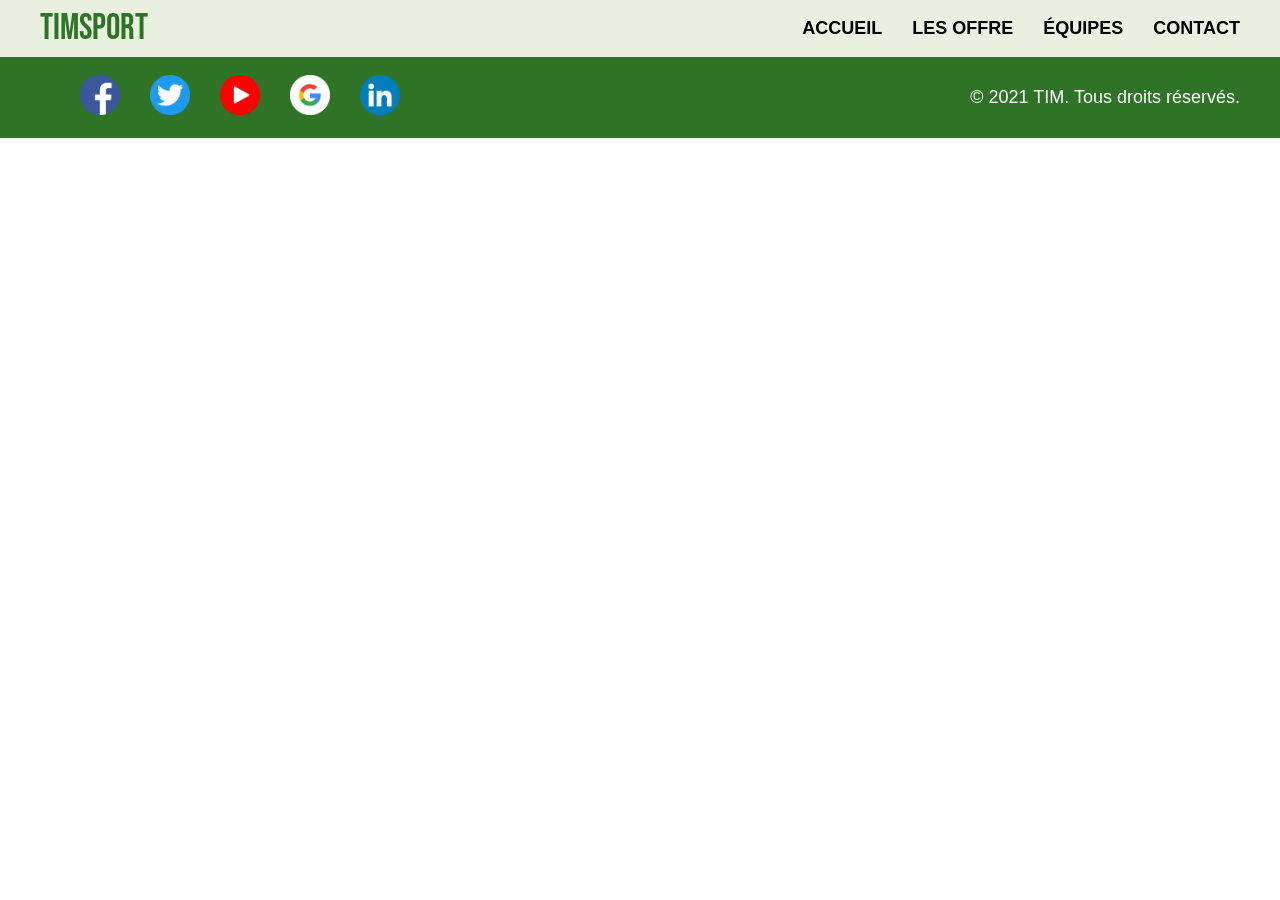
==== pageFiche.html @ 71210d90 "debut de la page 3" ====
<!DOCTYPE html>
<html lang="fr">

<head>
    <meta charset="UTF-8">
    <meta name="viewport" content="width=device-width, initial-scale=1.0">
    <title>timsport</title>

    <link rel="stylesheet" href="css/normalize.css">
    <link rel="preconnect" href="https://fonts.googleapis.com">
    <link rel="preconnect" href="https://fonts.gstatic.com" crossorigin>
    <link href="https://fonts.googleapis.com/css2?family=Bebas+Neue&display=swap" rel="stylesheet">
    <link rel="stylesheet" href="css/styles.css">
</head>

<body>

    <header class="header">
        <div class="wrapper">

            <a class="logo" href="#">timsport</a>

            <nav class="menu">
                <ul>
                    <li><a href="#">ACCUEIL</a></li>
                    <li><a href="#">LES OFFRE</a></li>
                    <li><a href="#">ÉQUIPES</a></li>
                    <li><a href="#">CONTACT</a></li>
                </ul>
            </nav>
        </div>
    </header>


    <footer class="footer">
        <div class="wrapper">
            <div class="media">
                <ul>
                    <li class="facebook"><img src="images/facebook.png" alt="logo facebook"></li>
                    <li><img src="images/twitter.png" alt="logo twitter"></li>
                    <li><img src="images/youtube.png" alt="logo youtube"></li>
                    <li><img src="images/google.png" alt="logo google"></li>
                    <li><img src="images/LinkedIn.png" alt="logo LinkedIn"></li>
                </ul>
            </div>
            <p>© 2021 TIM. Tous droits réservés.</p>
        </div>
    </footer>


</body>

</html>
---- css/styles.css ----
/*----------------------------------------------------------------------------
    generic
----------------------------------------------------------------------------*/
html {
    box-sizing: border-box;
}

*,
*:before,
*:after {
    box-sizing: inherit;
}

/*----------------------------------------------------------------------------
    base
----------------------------------------------------------------------------*/

body {
    font: 1.125rem "Montserrat", sans-serif;
}

/*----------------------------------------------------------------------------
    mise en page
----------------------------------------------------------------------------*/
.wrapper {
    max-width: 1200px;
    margin: 0 auto;
}

/*----------------------------------------------------------------------------
    element
----------------------------------------------------------------------------*/

header {
    background-color: #E9F0E0;
}

a {
    color: black;
    text-decoration: none;
}

h1 {
    font: bold 3.4375rem "Montserrat", sans-serif;
    color: #333;
    display: flex;
    justify-content: center;
    align-items: center;
    width: 800px;
    text-align: center;
}

h2 {
    font: 3rem "Bebas Neue", sans-serif;
    color: #2F7326;
}

button:hover {
    cursor: pointer;
}

/*----------------------------------------------------------------------------
    components
----------------------------------------------------------------------------*/

.header .wrapper {
    display: flex;
    align-items: center;
    justify-content: space-between;

}

.menu ul {
    display: flex;
    list-style: none;
    gap: 30px;
    cursor: pointer;
    margin: none;

}


.header .logo {
    text-decoration: none;
    font: 2.25rem "Bebas Neue", sans-serif;
    color: #2F7326;
}

.menu li {
    font: bold 1.125rem "Montserrat", sans-serif;
    color: black;
}

.menu li:hover {
    text-decoration: underline;
}

.menu li a:hover {
    color: #0C295C;
}

.hero {
    background: url(../images/hero\ 1.png) no-repeat center/cover;
    height: 395px;
    display: flex;
    justify-content: center;
    align-items: center;
}

.infolettre {
    background-color: #DDE255;
    padding: 40px 0;
}

.infolettre p {

    font: lighter 1.875rem "Montserrat", sans-serif;
}

.infolettre .wrapper {
    display: flex;
    align-items: center;
    justify-content: space-between;
}

.infolettre button {
    background-color: #0C295C;
    color: white;
    font: bold 1.125rem "Montserrat", sans-serif;
    padding: 10px 30px;
}


.equipe {
    background: url(../images/image_equipe\ 1.png) no-repeat center/cover;
}

.presentation {
    display: flex;
    flex-direction: column;
    text-align: center;
    align-items: center;
}

.presentation h2 {
    margin: 0;
    padding: 45px 0;
}

.presentation p {
    margin: 0;
    width: 955px;
    padding-bottom: 45px;
}

.equipe .description {
    display: grid;
    grid-template-columns: 1fr 1fr 1fr;

}

.produits .vetement {
    display: grid;
    grid-template-columns: 1fr 1fr 1fr 1fr;

}

.produits .raquette {
    display: grid;
    grid-template-columns: 1fr 1fr 1fr 1fr;

}

.employer {
    display: flex;
    flex-direction: column;
    justify-content: center;
    text-align: center;
}

.employer h3 {
    color: #2F7326;
    text-transform: uppercase;
    font: 2.25rem "Bebas Neue", sans-serif;
    padding-top: 40px;
    margin: 0;
}

.contact {
    display: flex;
    justify-content: center;
    text-align: center;
}

.contact button {
    width: 280px;
    height: 55px;
    background-color: #0C295C;
    color: white;

}


.map {
    background: url(../images/map.png) no-repeat center/cover;
    height: 508px;
    margin: 40px 0;

}


.footer img {
    width: 40px;
}

.footer .wrapper {
    display: flex;
    align-items: center;
    justify-content: space-between;
}

.media ul {
    display: flex;
    list-style: none;
    gap: 30px;
    cursor: pointer;
    margin: none;

}


.footer {
    background-color: #2F7326;
    color: white;
}

/* ----- page liste -----*/

.carte {
    display: flex;
    align-items: center;
    gap: 20px;
}

.carte h3 {
    font: 2.25rem "Bebas Neue", sans-serif;

}

.Brassière {
    width: 600px;


}

.info {
    display: flex;
    flex-direction: column;
    width: 600px;
}

.info p {
    line-height: 200%;
}

.prix {
    font-size: 1.5625rem;
}

.equipement {
    background: url(../images/image_equipe\ 1.png) no-repeat center/cover;

}

.equipement h2 {
    padding-top: 40px;
}

.articles {
    display: grid;
    grid-template-columns: 1fr 1fr 1fr 1fr;

}

.articles article {
    padding: 20px 0;
}

/* ----- page fiche -----*/
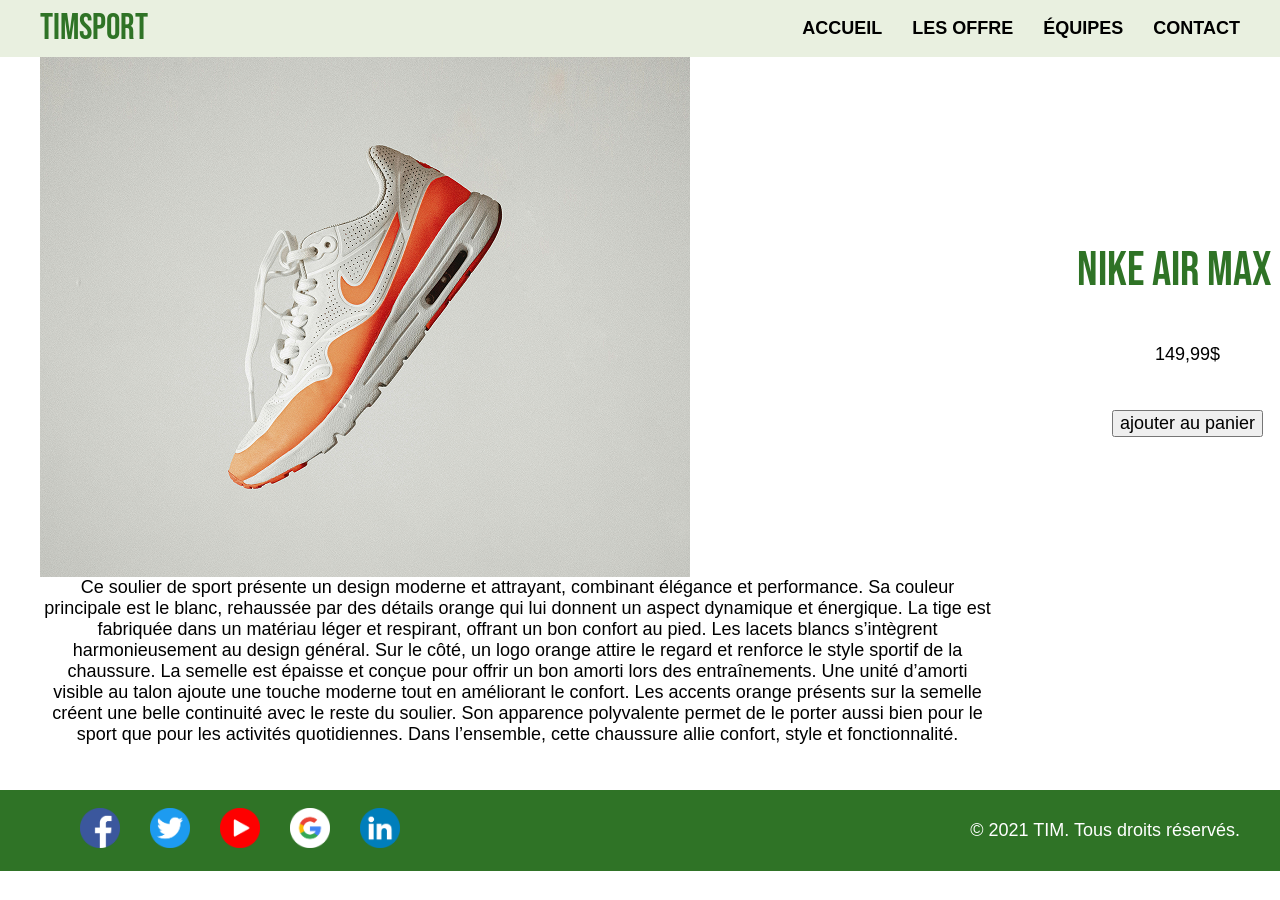
==== commit e0700351: "mise en place des éléments de la page 3" ====
--- a/pageFiche.html
+++ b/pageFiche.html
@@ -32,6 +32,35 @@
     </header>
 
 
+    <section class="presentation">
+        <div class="wrapper">
+            <div class="nike">
+                <img class="soulier" src="images/soulier_2.png" alt="soulier Nike orange et blanc">
+                <div class="info2">
+                    <h2>Nike air max 1</h2>
+                    <p>149,99$</p>
+                    <button>ajouter au panier</button>
+                </div>
+            </div>
+            <p>Ce soulier de sport présente un design moderne et attrayant, combinant élégance et performance. Sa
+                couleur principale est le blanc, rehaussée par des détails orange qui lui donnent un aspect
+                dynamique et
+                énergique. La tige est fabriquée dans un matériau léger et respirant, offrant un bon confort au
+                pied.
+                Les lacets blancs s’intègrent harmonieusement au design général. Sur le côté, un logo orange attire
+                le
+                regard et renforce le style sportif de la chaussure. La semelle est épaisse et conçue pour offrir un
+                bon
+                amorti lors des entraînements. Une unité d’amorti visible au talon ajoute une touche moderne tout en
+                améliorant le confort. Les accents orange présents sur la semelle créent une belle continuité avec
+                le
+                reste du soulier. Son apparence polyvalente permet de le porter aussi bien pour le sport que pour
+                les
+                activités quotidiennes. Dans l’ensemble, cette chaussure allie confort, style et fonctionnalité.</p>
+
+        </div>
+    </section>
+
     <footer class="footer">
         <div class="wrapper">
             <div class="media">
--- a/css/styles.css
+++ b/css/styles.css
@@ -286,4 +286,15 @@
     padding: 20px 0;
 }
 
-/* ----- page fiche -----*/+/* ----- page fiche -----*/
+
+.nike {
+    display: flex;
+    align-items: center;
+    gap: 20px;
+}
+
+.soulier {
+    width: 700px;
+
+}
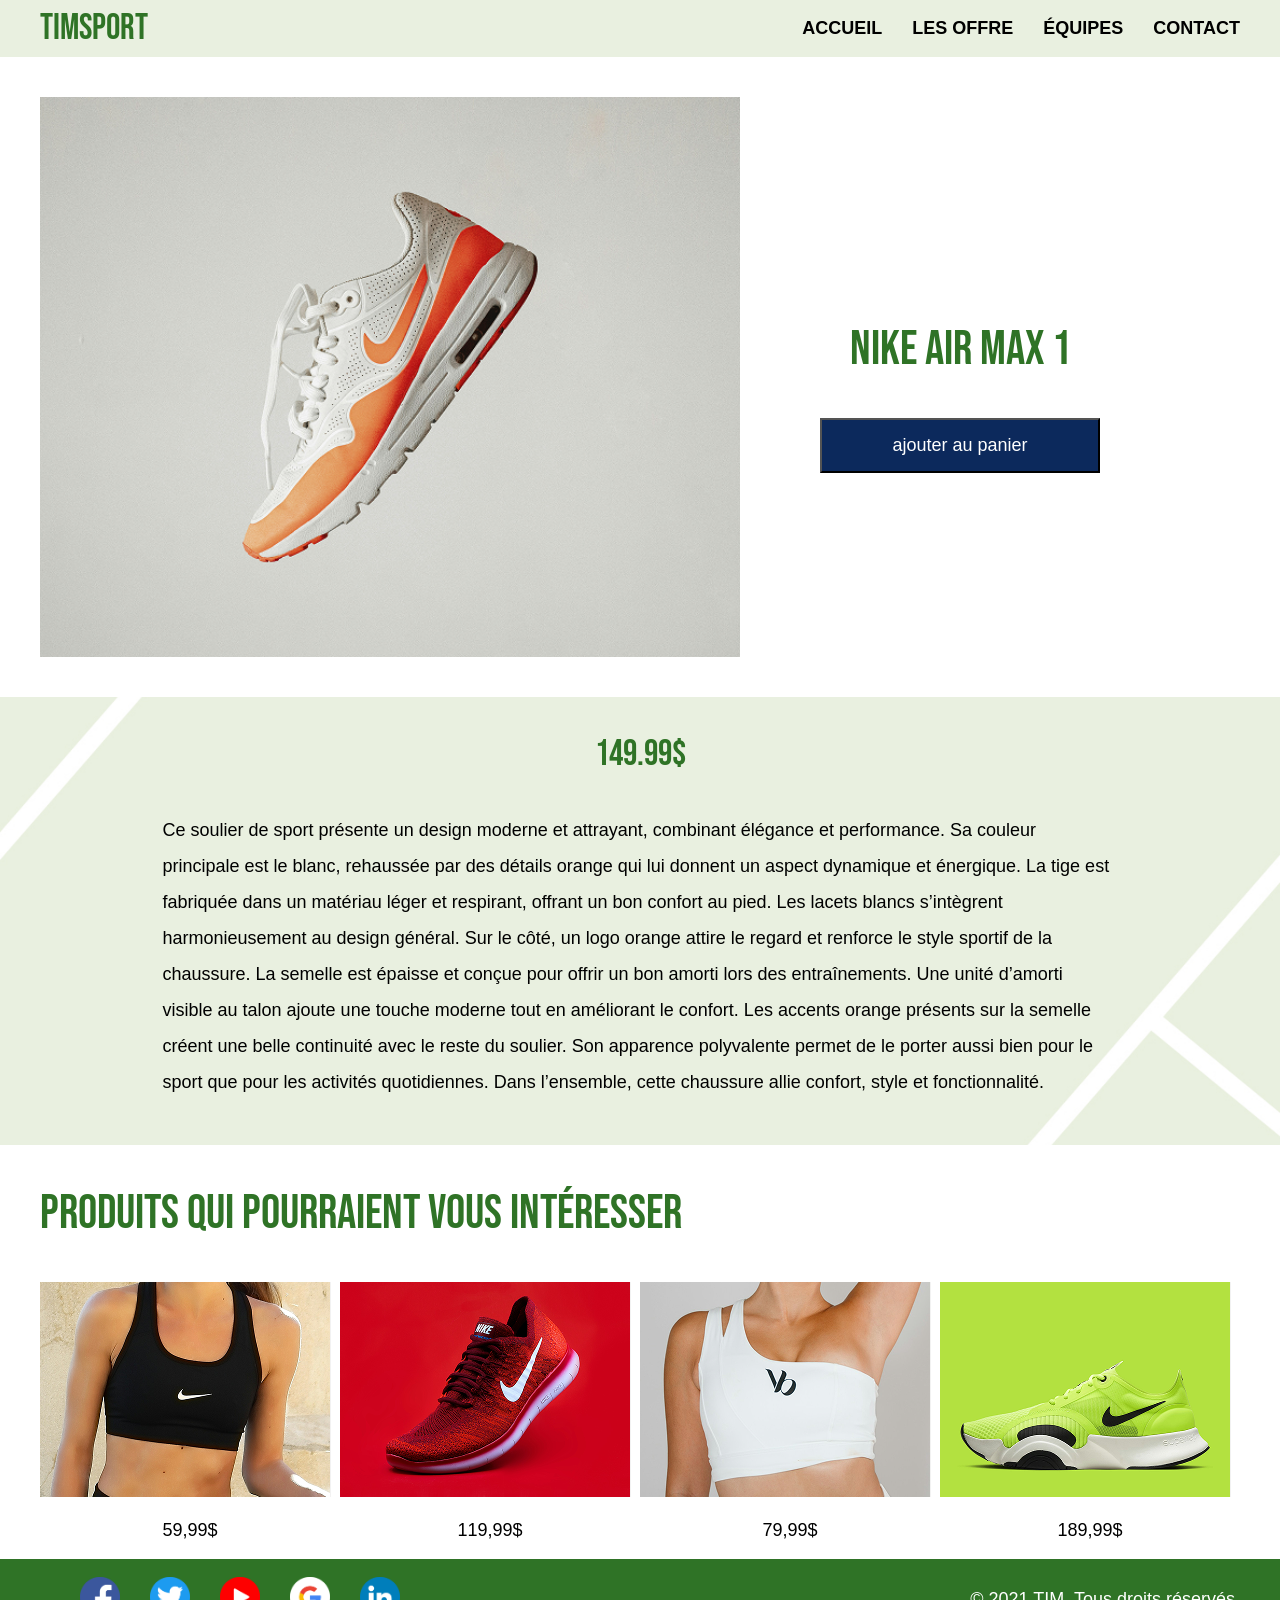
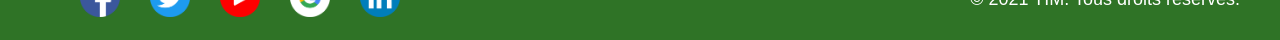
==== commit b6cfb6f0: "fin de la mise en page de toute les pages" ====
--- a/pageFiche.html
+++ b/pageFiche.html
@@ -15,49 +15,81 @@
 
 <body>
 
-    <header class="header">
+    <header id="debut" class="header">
         <div class="wrapper">
 
             <a class="logo" href="#">timsport</a>
 
             <nav class="menu">
                 <ul>
-                    <li><a href="#">ACCUEIL</a></li>
-                    <li><a href="#">LES OFFRE</a></li>
-                    <li><a href="#">ÉQUIPES</a></li>
-                    <li><a href="#">CONTACT</a></li>
+                    <li><a href="#debut">ACCUEIL</a></li>
+                    <li><a href="#produits">LES OFFRE</a></li>
+                    <li><a href="#equipe">ÉQUIPES</a></li>
+                    <li><a href="#contact">CONTACT</a></li>
                 </ul>
             </nav>
         </div>
     </header>
 
 
-    <section class="presentation">
+    <section class="fiche">
         <div class="wrapper">
             <div class="nike">
                 <img class="soulier" src="images/soulier_2.png" alt="soulier Nike orange et blanc">
                 <div class="info2">
                     <h2>Nike air max 1</h2>
-                    <p>149,99$</p>
+
                     <button>ajouter au panier</button>
                 </div>
             </div>
-            <p>Ce soulier de sport présente un design moderne et attrayant, combinant élégance et performance. Sa
-                couleur principale est le blanc, rehaussée par des détails orange qui lui donnent un aspect
-                dynamique et
-                énergique. La tige est fabriquée dans un matériau léger et respirant, offrant un bon confort au
-                pied.
-                Les lacets blancs s’intègrent harmonieusement au design général. Sur le côté, un logo orange attire
-                le
-                regard et renforce le style sportif de la chaussure. La semelle est épaisse et conçue pour offrir un
-                bon
-                amorti lors des entraînements. Une unité d’amorti visible au talon ajoute une touche moderne tout en
-                améliorant le confort. Les accents orange présents sur la semelle créent une belle continuité avec
-                le
-                reste du soulier. Son apparence polyvalente permet de le porter aussi bien pour le sport que pour
-                les
-                activités quotidiennes. Dans l’ensemble, cette chaussure allie confort, style et fonctionnalité.</p>
 
+        </div>
+    </section>
+
+    <section class="texte">
+        <div class="wrapper">
+            <div class="presentation">
+                <h3>149.99$</h3>
+                <p>Ce soulier de sport présente un design moderne et attrayant, combinant élégance et performance. Sa
+                    couleur principale est le blanc, rehaussée par des détails orange qui lui donnent un aspect
+                    dynamique et
+                    énergique. La tige est fabriquée dans un matériau léger et respirant, offrant un bon confort au
+                    pied.
+                    Les lacets blancs s’intègrent harmonieusement au design général. Sur le côté, un logo orange attire
+                    le
+                    regard et renforce le style sportif de la chaussure. La semelle est épaisse et conçue pour offrir un
+                    bon
+                    amorti lors des entraînements. Une unité d’amorti visible au talon ajoute une touche moderne tout en
+                    améliorant le confort. Les accents orange présents sur la semelle créent une belle continuité avec
+                    le
+                    reste du soulier. Son apparence polyvalente permet de le porter aussi bien pour le sport que pour
+                    les
+                    activités quotidiennes. Dans l’ensemble, cette chaussure allie confort, style et fonctionnalité.</p>
+            </div>
+        </div>
+    </section>
+
+    <section>
+        <div class="wrapper">
+            <h2>produits qui pourraient vous intéresser</h2>
+            <article class="proposition">
+                <article>
+                    <img src="images/vetement_1.png" alt="top de sport">
+                    <p>59,99$</p>
+                </article>
+                <article>
+                    <img src="images/vetement_2.png" alt="soulier de sport Nike rouge">
+                    <p>119,99$</p>
+                </article>
+                <article>
+                    <img src="images/vetement_3.png" alt="top de sport blanc">
+                    <p>79,99$</p>
+                </article>
+                <article>
+                    <img src="images/vetement_4.png" alt="chaussure de sport Nike vert">
+                    <p>189,99$</p>
+                </article>
+            </article>
         </div>
     </section>
 
--- a/css/styles.css
+++ b/css/styles.css
@@ -53,6 +53,11 @@
 h2 {
     font: 3rem "Bebas Neue", sans-serif;
     color: #2F7326;
+}
+
+h3 {
+    color: #2F7326;
+    font: 2.25rem "Bebas Neue", sans-serif;
 }
 
 button:hover {
@@ -180,7 +185,7 @@
 
 .employer h3 {
     color: #2F7326;
-    text-transform: uppercase;
+
     font: 2.25rem "Bebas Neue", sans-serif;
     padding-top: 40px;
     margin: 0;
@@ -297,4 +302,40 @@
 .soulier {
     width: 700px;
 
+}
+
+.info2 {
+    width: 400px;
+    text-align: center;
+}
+
+.info2 button {
+    width: 280px;
+    height: 55px;
+    background-color: #0C295C;
+    color: white;
+}
+
+.presentation {
+    text-align: start;
+    line-height: 200%;
+}
+
+.texte {
+    background: url(../images/image_equipe\ 1.png) no-repeat center/cover;
+}
+
+.fiche {
+    padding: 40px 0;
+}
+
+.proposition {
+    display: grid;
+    grid-template-columns: 1fr 1fr 1fr 1fr;
+    margin-top: 40px;
+}
+
+.proposition p {
+    text-align: center;
+
 }
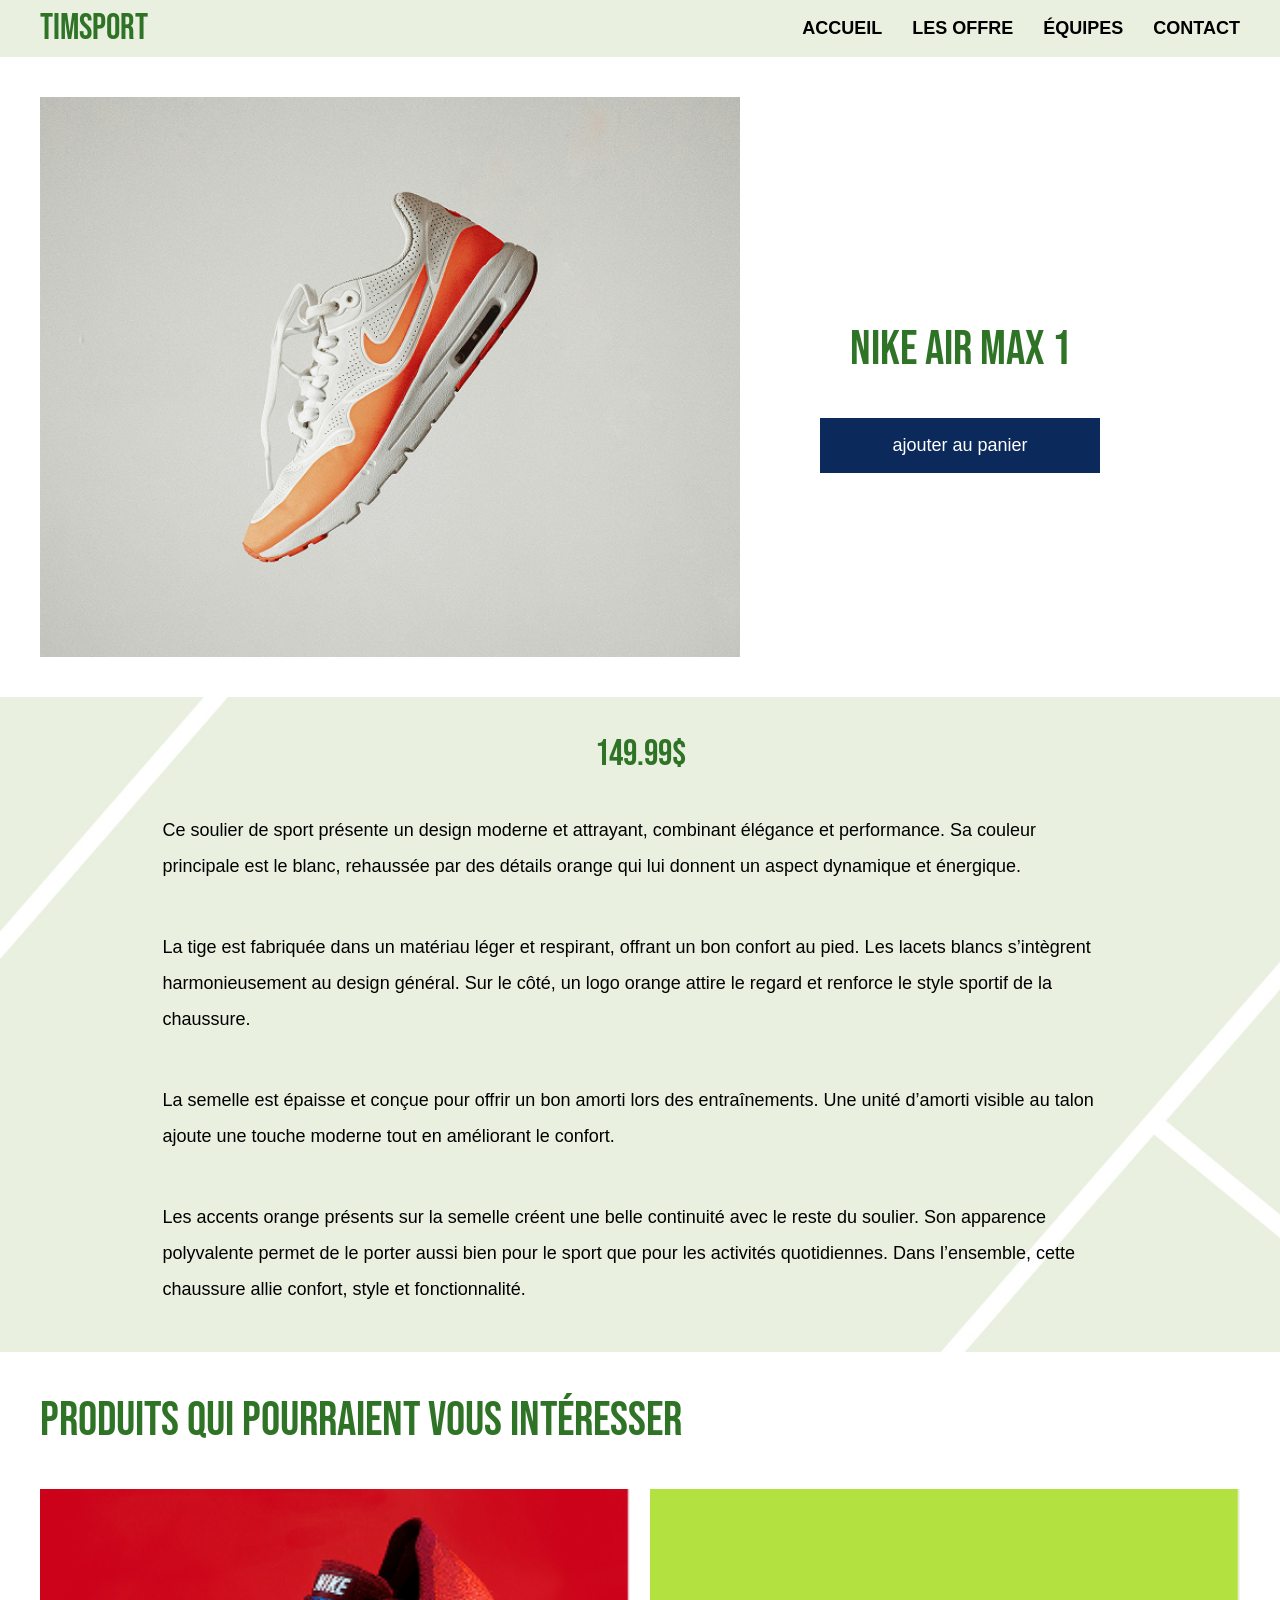
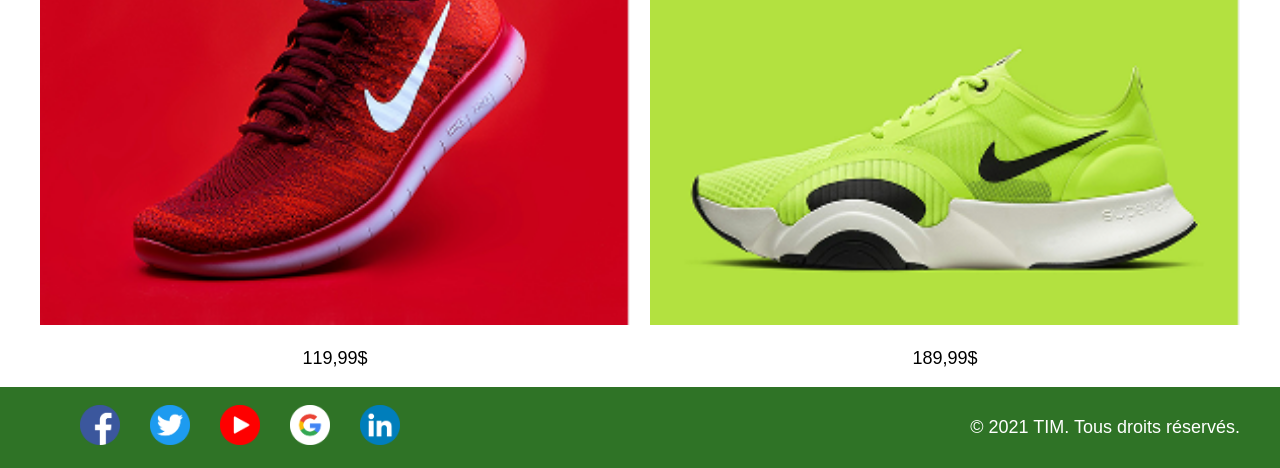
==== commit 33040672: "ajout du bouton produit" ====
--- a/pageFiche.html
+++ b/pageFiche.html
@@ -18,7 +18,7 @@
     <header id="debut" class="header">
         <div class="wrapper">
 
-            <a class="logo" href="#">timsport</a>
+            <a class="logo" href="index.html">timsport</a>
 
             <nav class="menu">
                 <ul>
@@ -53,18 +53,24 @@
                 <p>Ce soulier de sport présente un design moderne et attrayant, combinant élégance et performance. Sa
                     couleur principale est le blanc, rehaussée par des détails orange qui lui donnent un aspect
                     dynamique et
-                    énergique. La tige est fabriquée dans un matériau léger et respirant, offrant un bon confort au
+                    énergique.
+                </p>
+                <p>La tige est fabriquée dans un matériau léger et respirant, offrant un bon confort au
                     pied.
                     Les lacets blancs s’intègrent harmonieusement au design général. Sur le côté, un logo orange attire
                     le
-                    regard et renforce le style sportif de la chaussure. La semelle est épaisse et conçue pour offrir un
+                    regard et renforce le style sportif de la chaussure.</p>
+                <p>La semelle est épaisse et conçue pour offrir un
                     bon
                     amorti lors des entraînements. Une unité d’amorti visible au talon ajoute une touche moderne tout en
-                    améliorant le confort. Les accents orange présents sur la semelle créent une belle continuité avec
+                    améliorant le confort.</p>
+
+                <p>Les accents orange présents sur la semelle créent une belle continuité avec
                     le
                     reste du soulier. Son apparence polyvalente permet de le porter aussi bien pour le sport que pour
                     les
                     activités quotidiennes. Dans l’ensemble, cette chaussure allie confort, style et fonctionnalité.</p>
+
             </div>
         </div>
     </section>
@@ -73,18 +79,12 @@
         <div class="wrapper">
             <h2>produits qui pourraient vous intéresser</h2>
             <article class="proposition">
-                <article>
-                    <img src="images/vetement_1.png" alt="top de sport">
-                    <p>59,99$</p>
-                </article>
+
                 <article>
                     <img src="images/vetement_2.png" alt="soulier de sport Nike rouge">
                     <p>119,99$</p>
                 </article>
-                <article>
-                    <img src="images/vetement_3.png" alt="top de sport blanc">
-                    <p>79,99$</p>
-                </article>
+
                 <article>
                     <img src="images/vetement_4.png" alt="chaussure de sport Nike vert">
                     <p>189,99$</p>
--- a/css/styles.css
+++ b/css/styles.css
@@ -62,6 +62,7 @@
 
 button:hover {
     cursor: pointer;
+
 }
 
 /*----------------------------------------------------------------------------
@@ -133,6 +134,12 @@
     color: white;
     font: bold 1.125rem "Montserrat", sans-serif;
     padding: 10px 30px;
+    border: none;
+}
+
+.infolettre button:hover {
+    background-color: #2F7326;
+
 }
 
 
@@ -176,6 +183,29 @@
 
 }
 
+.produits button {
+    background-color: white;
+    color: #0C295C;
+    border: 2px solid #0C295C;
+    font: bold 1.5rem "Montserrat", sans-serif;
+    padding: 15px 40px;
+}
+
+.produits button:hover {
+    background-color: white;
+    color: #2F7326;
+    border: 2px solid #2F7326;
+
+}
+
+
+.bouton {
+    display: flex;
+    justify-content: center;
+    align-items: center;
+    padding-bottom: 40px;
+}
+
 .employer {
     display: flex;
     flex-direction: column;
@@ -202,7 +232,13 @@
     height: 55px;
     background-color: #0C295C;
     color: white;
-
+    border: none;
+}
+
+.contact button:hover {
+    background-color: #2F7326;
+    color: white;
+    border: none;
 }
 
 
@@ -314,6 +350,13 @@
     height: 55px;
     background-color: #0C295C;
     color: white;
+    border: none;
+}
+
+.info2 button:hover {
+    background-color: #2F7326;
+    color: white;
+
 }
 
 .presentation {
@@ -331,8 +374,14 @@
 
 .proposition {
     display: grid;
-    grid-template-columns: 1fr 1fr 1fr 1fr;
+    grid-template-columns: 1fr 1fr;
     margin-top: 40px;
+    gap: 20px;
+}
+
+.proposition img {
+
+    width: 590px;
 }
 
 .proposition p {
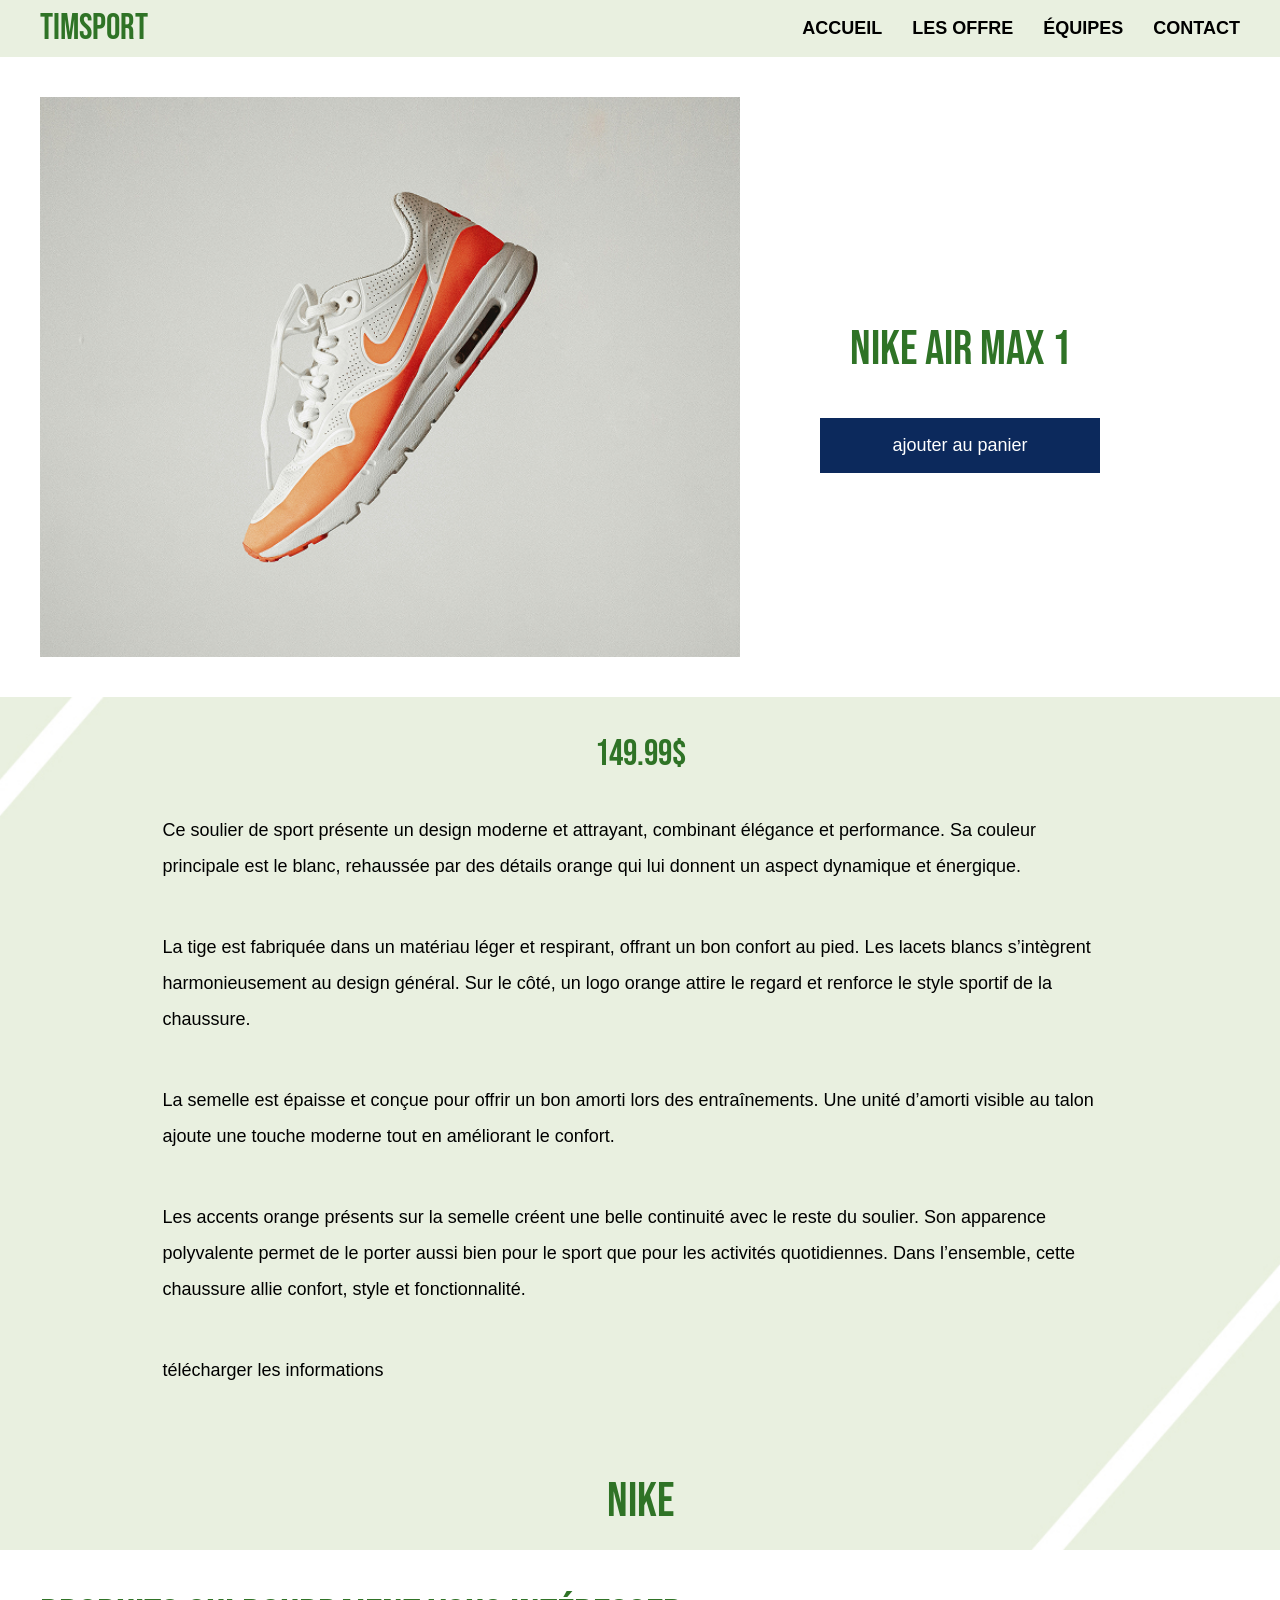
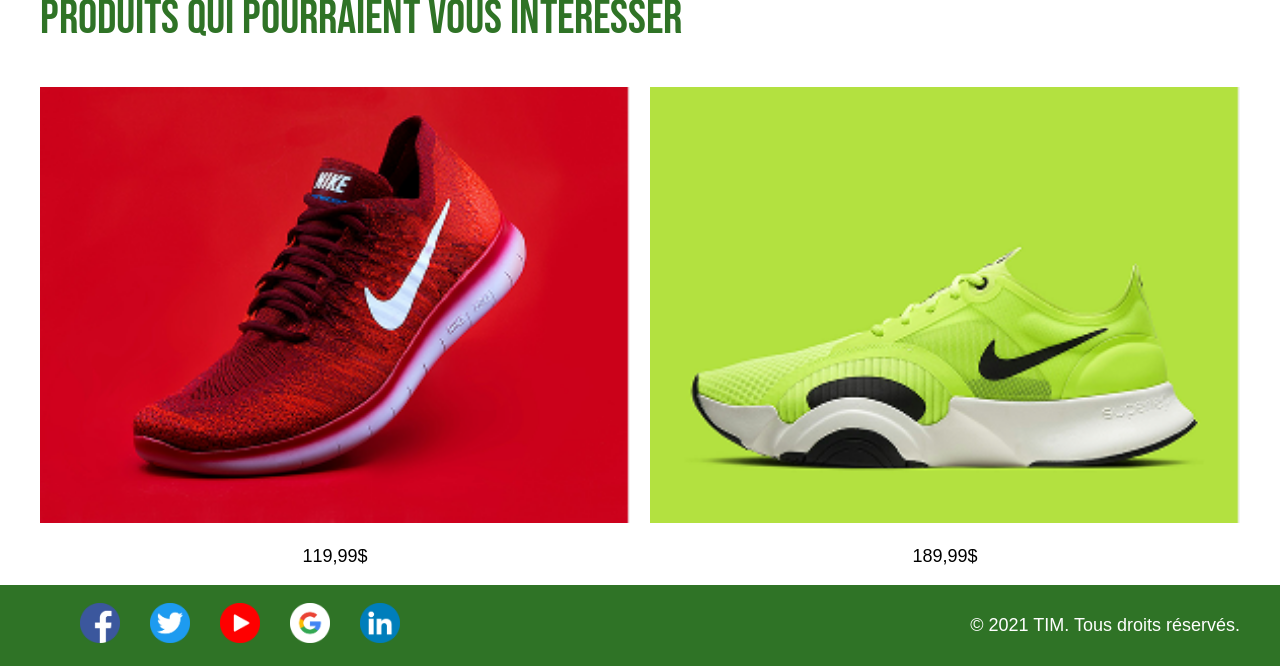
==== commit fab78310: "fin des survoles des articles" ====
--- a/pageFiche.html
+++ b/pageFiche.html
@@ -71,7 +71,14 @@
                     les
                     activités quotidiennes. Dans l’ensemble, cette chaussure allie confort, style et fonctionnalité.</p>
 
+                <a href="pdf/information.pdf" download="information.pdf">
+                    <p>télécharger les informations</p>
+                </a>
+
             </div>
+            <a href="https://www.nike.com/ca/" target="_blank">
+                <h2>nike</h2>
+            </a>
         </div>
     </section>
 
@@ -97,11 +104,14 @@
         <div class="wrapper">
             <div class="media">
                 <ul>
-                    <li class="facebook"><img src="images/facebook.png" alt="logo facebook"></li>
-                    <li><img src="images/twitter.png" alt="logo twitter"></li>
-                    <li><img src="images/youtube.png" alt="logo youtube"></li>
-                    <li><img src="images/google.png" alt="logo google"></li>
-                    <li><img src="images/LinkedIn.png" alt="logo LinkedIn"></li>
+                    <li class="facebook"> <a href="https://www.facebook.com/"><img src="images/facebook.png"
+                                alt="logo facebook"></a> </li>
+                    <li class="twitter"> <a href="https://x.com/"><img src="images/twitter.png" alt="logo twitter"></a>
+                    </li>
+
+                    <li> <a href="https://www.youtube.com/"><img src="images/youtube.png" alt="logo youtube"></a></li>
+                    <li><a href="https://www.google.com/"><img src="images/google.png" alt="logo google"></a></li>
+                    <li><a href="https://ca.linkedin.com/"><img src="images/LinkedIn.png" alt="logo LinkedIn"></a></li>
                 </ul>
             </div>
             <p>© 2021 TIM. Tous droits réservés.</p>
--- a/css/styles.css
+++ b/css/styles.css
@@ -191,6 +191,39 @@
     padding: 15px 40px;
 }
 
+
+.image {
+    position: relative;
+}
+
+.image img {
+    display: block;
+}
+
+
+
+.text {
+    width: 291px;
+    height: 215px;
+    position: absolute;
+    top: 0;
+    left: 0;
+    background-color: rgba(0, 0, 0, 0.7);
+    color: white;
+    display: flex;
+    justify-content: center;
+    align-items: center;
+    text-align: center;
+    flex-direction: column;
+    opacity: 0;
+}
+
+.text:hover {
+    opacity: 1;
+}
+
+
+
 .produits button:hover {
     background-color: white;
     color: #2F7326;
@@ -364,8 +397,19 @@
     line-height: 200%;
 }
 
+.presentation a:hover {
+    color: #2F7326;
+}
+
 .texte {
     background: url(../images/image_equipe\ 1.png) no-repeat center/cover;
+}
+
+.texte h2 {
+    display: flex;
+    justify-content: center;
+    align-items: center;
+    padding-bottom: 20px;
 }
 
 .fiche {
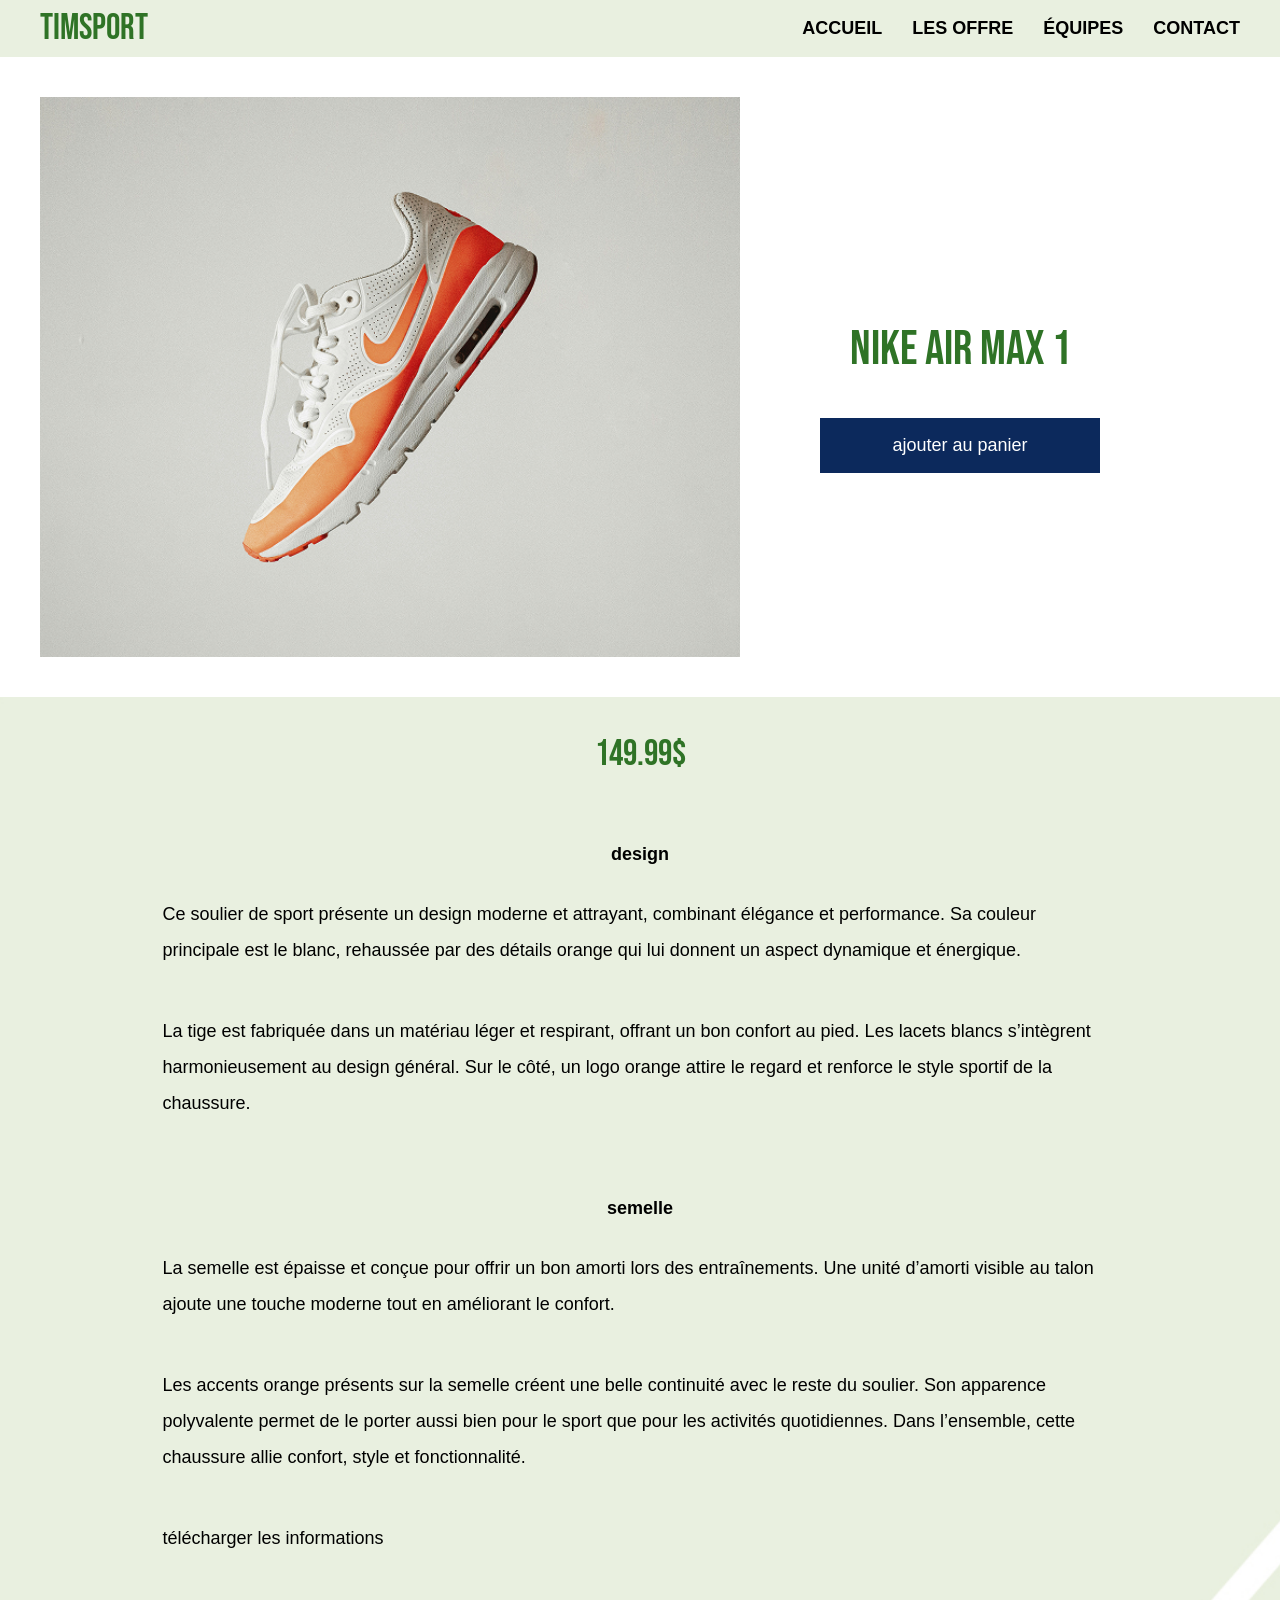
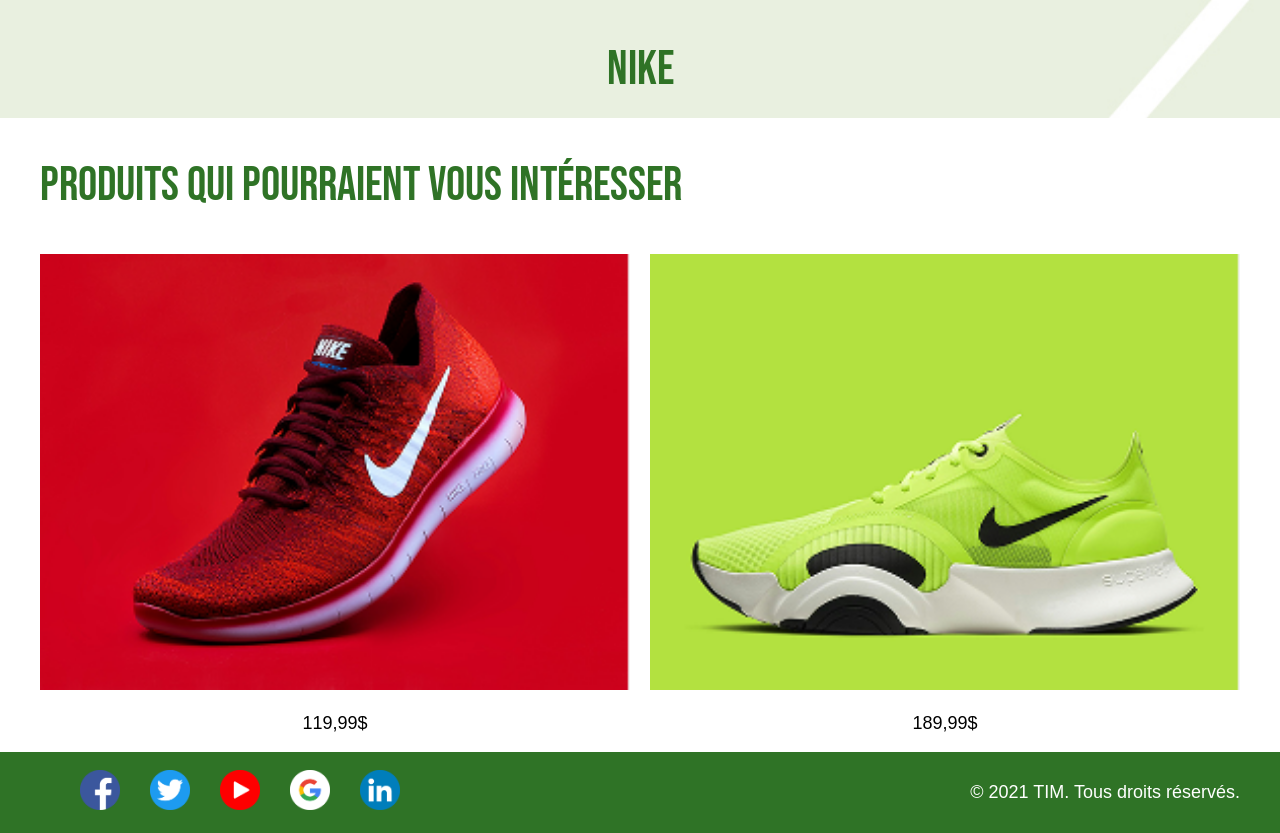
==== commit a7edc184: "fin du site web" ====
--- a/pageFiche.html
+++ b/pageFiche.html
@@ -50,6 +50,8 @@
         <div class="wrapper">
             <div class="presentation">
                 <h3>149.99$</h3>
+
+                <h4>design</h4>
                 <p>Ce soulier de sport présente un design moderne et attrayant, combinant élégance et performance. Sa
                     couleur principale est le blanc, rehaussée par des détails orange qui lui donnent un aspect
                     dynamique et
@@ -60,6 +62,8 @@
                     Les lacets blancs s’intègrent harmonieusement au design général. Sur le côté, un logo orange attire
                     le
                     regard et renforce le style sportif de la chaussure.</p>
+
+                <h4>semelle</h4>
                 <p>La semelle est épaisse et conçue pour offrir un
                     bon
                     amorti lors des entraînements. Une unité d’amorti visible au talon ajoute une touche moderne tout en
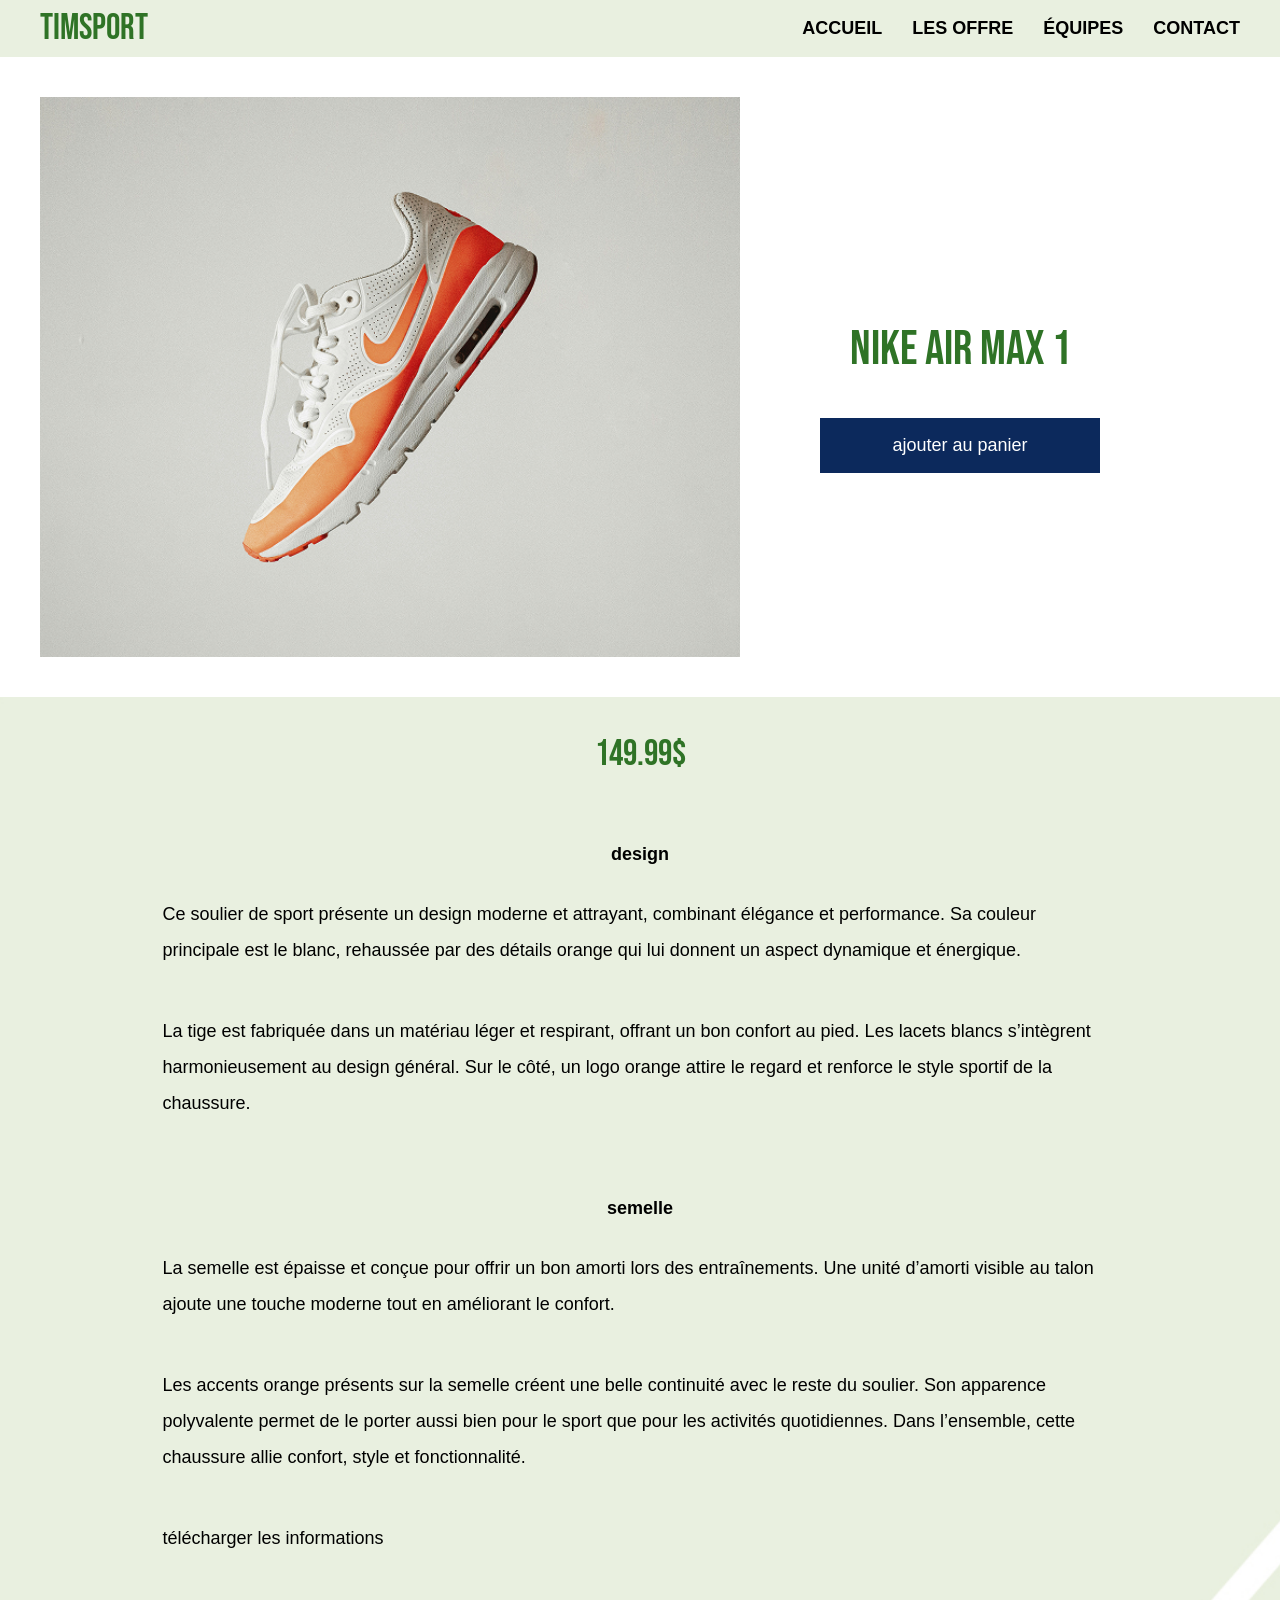
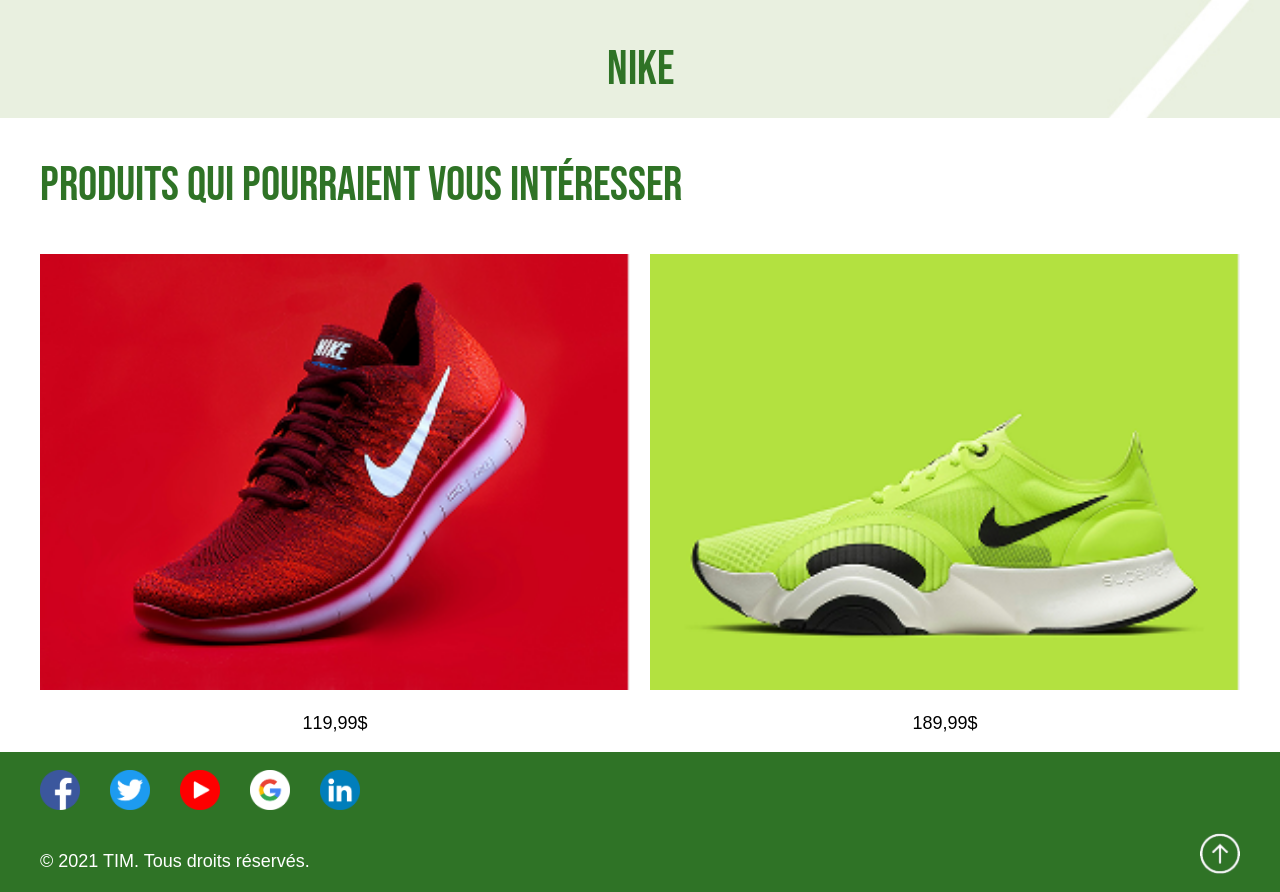
==== commit 58bcd12c: "fin du site web" ====
--- a/pageFiche.html
+++ b/pageFiche.html
@@ -22,7 +22,7 @@
 
             <nav class="menu">
                 <ul>
-                    <li><a href="#debut">ACCUEIL</a></li>
+                    <li><a href="index.html">ACCUEIL</a></li>
                     <li><a href="#produits">LES OFFRE</a></li>
                     <li><a href="#equipe">ÉQUIPES</a></li>
                     <li><a href="#contact">CONTACT</a></li>
@@ -118,7 +118,12 @@
                     <li><a href="https://ca.linkedin.com/"><img src="images/LinkedIn.png" alt="logo LinkedIn"></a></li>
                 </ul>
             </div>
-            <p>© 2021 TIM. Tous droits réservés.</p>
+            <div class="droits">
+
+                <p>© 2021 TIM. Tous droits réservés.</p>
+                <a href="#debut"><img src="images/ligne.png" alt="flèche"></a>
+            </div>
+        </div>
         </div>
     </footer>
 
--- a/css/styles.css
+++ b/css/styles.css
@@ -287,7 +287,7 @@
     width: 40px;
 }
 
-.footer .wrapper {
+.footer .media {
     display: flex;
     align-items: center;
     justify-content: space-between;
@@ -299,14 +299,29 @@
     gap: 30px;
     cursor: pointer;
     margin: none;
-
-}
+    padding-left: 0;
+
+}
+
+.footer p {
+    margin-bottom: 0;
+    padding-bottom: 20px;
+
+}
+
 
 
 .footer {
     background-color: #2F7326;
     color: white;
 }
+
+.droits {
+    display: flex;
+    justify-content: space-between;
+}
+
+
 
 /* ----- page liste -----*/
 
